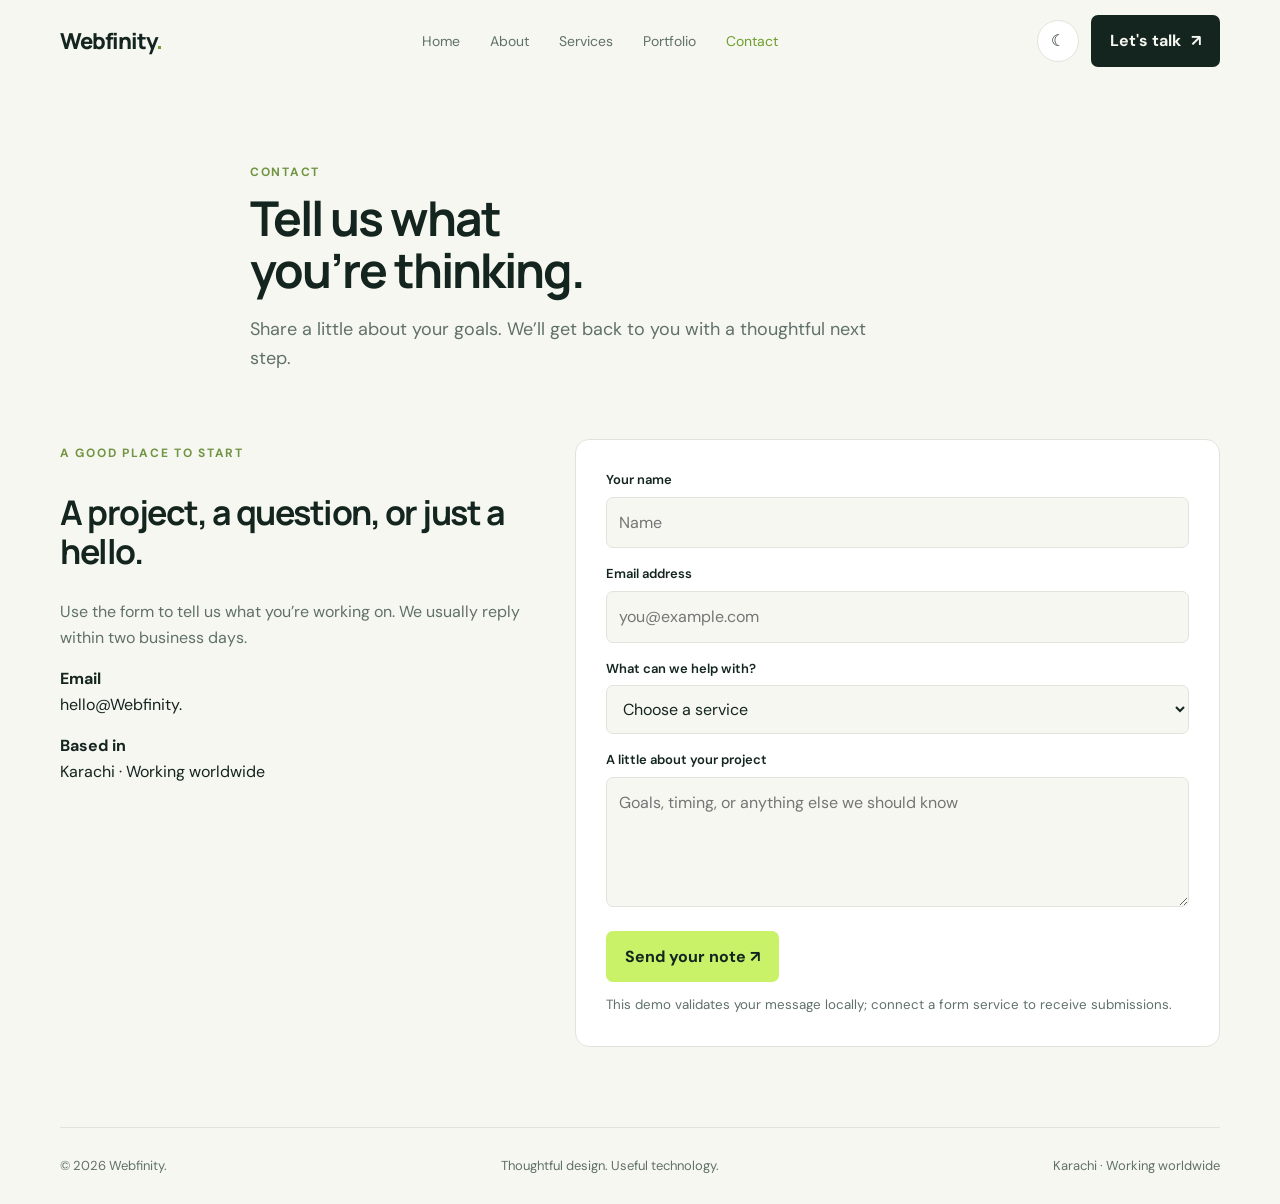
==== contact.html @ cdda3be6 "First commit" ====
<!doctype html>
<html lang="en">

<head>
    <meta charset="utf-8">
    <meta name="viewport" content="width=device-width,initial-scale=1">
    <meta name="description"
        content="Devixo Solutions builds thoughtful digital experiences and modern websites for ambitious teams.">
    <title>Let’s talk | Webfinity</title>
    <link rel="stylesheet" href="styles.css">
</head>

<body>
    <header class="wrap nav"><a class="logo" href="index.html">Webfinity<i>.</i></a>
        <nav class="links"><a class="" href="index.html">Home</a><a class="" href="about.html">About</a><a class=""
                href="services.html">Services</a><a class="" href="portfolio.html">Portfolio</a><a class="active"
                href="contact.html">Contact</a></nav>
        <div class="nav-actions"><button class="iconbtn theme" aria-label="Toggle dark mode">☾</button><a class="btn"
                href="contact.html">Let's talk <span>↗</span></a><button class="menu"
                aria-label="Open navigation">☰</button></div>
    </header>
    <main>
        <section class="wrap pagehead"><span class="eyebrow">Contact</span>
            <h1>Tell us what<br>you’re thinking.</h1>
            <p>Share a little about your goals. We’ll get back to you with a thoughtful next step.</p>
        </section>
        <section class="wrap contact">
            <div><span class="eyebrow">A good place to start</span>
                <h2 style="font:700 34px/1.15 Manrope;letter-spacing:-1.5px">A project, a question, or just a hello.
                </h2>
                <p style="color:var(--muted)">Use the form to tell us what you’re working on. We usually reply within
                    two business days.</p>
                <p><b>Email</b><br><a href="mailto:hello@devixo.studio">hello@Webfinity.</a></p>
                <p><b>Based in</b><br>Karachi · Working worldwide</p>
            </div>
            <form class="form" novalidate>
                <div class="field"><label for="name">Your name</label><input id="name" name="name" required
                        minlength="2" placeholder="Name"><span class="error">Please enter at least 2 characters.</span>
                </div>
                <div class="field"><label for="email">Email address</label><input id="email" type="email" name="email"
                        required placeholder="you@example.com"><span class="error">Please enter a valid email
                        address.</span></div>
                <div class="field"><label for="topic">What can we help with?</label><select id="topic" name="topic">
                        <option>Choose a service</option>
                        <option>Strategy</option>
                        <option>Brand identity</option>
                        <option>Website</option>
                        <option>Product design</option>
                        <option>Something else</option>
                    </select></div>
                <div class="field"><label for="message">A little about your project</label><textarea id="message"
                        name="message" required minlength="10"
                        placeholder="Goals, timing, or anything else we should know"></textarea><span
                        class="error">Please share at least 10 characters.</span></div><button class="btn light"
                    type="submit">Send your note ↗</button>
                <p class="success" role="status">Thanks for reaching out. Your note is ready, and we’ll be in touch
                    soon.</p><small style="display:block;color:var(--muted);margin-top:12px">This demo validates your
                    message locally; connect a form service to receive submissions.</small>
            </form>
        </section>
    </main>
    <footer class="wrap footer"><span>© 2026 Webfinity.</span><span>Thoughtful design. Useful
            technology.</span><span>Karachi · Working worldwide</span></footer><button class="top"
        aria-label="Back to top">↑</button>
    <script src="script.js"></script>
    <script>const form = document.querySelector('form'); form.addEventListener('submit', e => { e.preventDefault(); let valid = true; form.querySelectorAll('input[required],textarea[required]').forEach(el => { const field = el.closest('.field'), ok = el.checkValidity(); field.classList.toggle('invalid', !ok); valid &&= ok }); if (valid) { form.querySelector('.success').style.display = 'block'; form.reset() } }); form.querySelectorAll('input,textarea').forEach(el => el.addEventListener('input', () => el.closest('.field').classList.remove('invalid')));</script>
</body>

</html>
---- styles.css ----
@import url('https://fonts.googleapis.com/css2?family=DM+Sans:wght@400;500;600;700&family=Manrope:wght@400;500;600;700;800&display=swap');

:root {
    --ink: #14251f;
    --muted: #60716a;
    --paper: #f7f7f1;
    --card: #fff;
    --line: #dfe5dc;
    --green: #c9f269;
    --deep: #183d32;
    --lime: #b8e75c;
    --shadow: 0 20px 55px #1a30200d
}

* {
    box-sizing: border-box
}

body {
    margin: 0;
    background: var(--paper);
    color: var(--ink);
    font-family: 'DM Sans', Arial, sans-serif;
    line-height: 1.6;
    transition: .25s
}

body.dark {
    --ink: #eff5ec;
    --muted: #a5b4a9;
    --paper: #111b17;
    --card: #1a2821;
    --line: #314138;
    --deep: #c9f269;
    --shadow: 0 20px 55px #0004
}

a {
    color: inherit;
    text-decoration: none
}

button,
input,
textarea,
select {
    font: inherit
}

.wrap {
    width: min(1160px, calc(100% - 48px));
    margin: auto
}

.nav {
    height: 82px;
    display: flex;
    align-items: center;
    justify-content: space-between
}

.logo {
    font: 800 22px Manrope;
    letter-spacing: -1px
}

.logo i {
    font-style: normal;
    color: #6e9e2d
}

.links {
    display: flex;
    gap: 30px;
    align-items: center;
    font-size: 14px;
    color: var(--muted)
}

.links a.active,
.links a:hover {
    color: #6e9e2d
}

.nav-actions {
    display: flex;
    gap: 12px;
    align-items: center
}

.iconbtn,
.menu {
    background: var(--card);
    border: 1px solid var(--line);
    border-radius: 50%;
    width: 42px;
    height: 42px;
    color: var(--ink);
    cursor: pointer
}

.menu {
    display: none
}

.btn {
    display: inline-flex;
    align-items: center;
    justify-content: center;
    gap: 10px;
    background: var(--ink);
    color: var(--paper);
    border: 0;
    border-radius: 7px;
    padding: 13px 19px;
    font-weight: 700;
    cursor: pointer;
    transition: .2s
}

.btn:hover {
    transform: translateY(-2px);
    opacity: .9
}

.btn.light {
    background: var(--green);
    color: #14251f
}

.eyebrow {
    font-size: 12px;
    text-transform: uppercase;
    letter-spacing: 1.7px;
    color: #719543;
    font-weight: 700
}

.hero {
    display: grid;
    grid-template-columns: 1.03fr .97fr;
    gap: 52px;
    align-items: center;
    padding: 62px 0 86px
}

.hero h1,
.pagehead h1 {
    font: 700 clamp(44px, 6vw, 74px)/1.07 Manrope;
    letter-spacing: -4px;
    margin: 18px 0
}

.hero h1 em {
    font-style: normal;
    color: #83a945
}

.hero p {
    font-size: 17px;
    color: var(--muted);
    max-width: 500px
}

.hero-cta {
    display: flex;
    gap: 13px;
    margin-top: 28px;
    align-items: center
}

.slider {
    height: 454px;
    border-radius: 16px;
    background: linear-gradient(145deg, #d8edb5, #8ba575 53%, #305546);
    position: relative;
    overflow: hidden;
    display: flex;
    align-items: end;
    padding: 28px;
    color: white;
    box-shadow: var(--shadow)
}

.slider:before {
    content: '';
    position: absolute;
    width: 310px;
    height: 310px;
    border-radius: 50%;
    background: #f5f5df88;
    top: 44px;
    right: 25px;
    filter: blur(1px)
}

.slider:after {
    content: '';
    position: absolute;
    background: #26463c;
    width: 440px;
    height: 230px;
    border-radius: 50% 50% 0 0;
    right: -58px;
    bottom: 68px;
    transform: rotate(-14deg);
    box-shadow: -130px 75px 0 #59784d
}

.slidecopy {
    z-index: 1;
    position: relative;
    background: #14251fdd;
    padding: 22px;
    border-radius: 10px;
    width: 100%
}

.slidecopy small {
    color: #c9f269
}

.slidecopy h3 {
    font: 600 22px Manrope;
    margin: 5px 0
}

.slide-controls {
    position: absolute;
    right: 25px;
    top: 23px;
    z-index: 2;
    display: flex;
    gap: 8px
}

.slide-controls button {
    width: 36px;
    height: 36px;
    border-radius: 50%;
    border: 0;
    cursor: pointer;
    background: #fff;
    color: #173528
}

.section {
    padding: 72px 0
}

.sectionhead {
    display: flex;
    justify-content: space-between;
    align-items: end;
    margin-bottom: 30px
}

.sectionhead h2,
.pagehead h1 {
    font: 700 clamp(34px, 4vw, 48px)/1.1 Manrope;
    letter-spacing: -2px;
    margin: 8px 0
}

.sectionhead p {
    color: var(--muted);
    max-width: 420px;
    margin: 0
}

.grid3 {
    display: grid;
    grid-template-columns: repeat(3, 1fr);
    gap: 18px
}

.card {
    background: var(--card);
    border: 1px solid var(--line);
    border-radius: 12px;
    padding: 27px;
    box-shadow: var(--shadow)
}

.card .num {
    color: #8cab5a;
    font-size: 12px;
    font-weight: 700
}

.card h3 {
    font: 700 21px Manrope;
    margin: 20px 0 8px
}

.card p {
    color: var(--muted);
    margin: 0
}

.stats {
    background: var(--deep);
    color: var(--paper);
    border-radius: 16px;
    padding: 38px;
    display: grid;
    grid-template-columns: repeat(4, 1fr);
    margin: 60px 0
}

.stat strong {
    display: block;
    font: 700 38px Manrope
}

.stat span {
    color: var(--muted);
    font-size: 13px
}

.pagehead {
    padding: 76px 0 48px;
    max-width: 780px
}

.pagehead p {
    color: var(--muted);
    font-size: 18px;
    max-width: 640px
}

.split {
    display: grid;
    grid-template-columns: 1fr 1fr;
    gap: 56px;
    align-items: center;
    padding: 20px 0 80px
}

.visual {
    min-height: 370px;
    border-radius: 16px;
    background: linear-gradient(135deg, #dcecb9, #73916b 55%, #315749);
    position: relative;
    overflow: hidden
}

.visual:after {
    content: 'D';
    font: 800 270px Manrope;
    color: #fff5;
    position: absolute;
    right: 38px;
    bottom: -87px
}

.split h2 {
    font: 700 42px/1.1 Manrope;
    letter-spacing: -2px
}

.split p {
    color: var(--muted)
}

.service-list {
    display: grid;
    grid-template-columns: repeat(2, 1fr);
    gap: 18px;
    padding-bottom: 82px
}

.workgrid {
    display: grid;
    grid-template-columns: repeat(2, 1fr);
    gap: 20px;
    padding-bottom: 80px
}

.project {
    height: 310px;
    border-radius: 14px;
    background: linear-gradient(140deg, #dcebb5, #7b9d70, #345547);
    padding: 22px;
    display: flex;
    align-items: end;
    color: white;
    position: relative;
    overflow: hidden
}

.project:nth-child(2) {
    background: linear-gradient(140deg, #dfd5bc, #9c7964, #543d42)
}

.project:nth-child(3) {
    background: linear-gradient(140deg, #d0e6e2, #66918e, #284d56)
}

.project:nth-child(4) {
    background: linear-gradient(140deg, #eadbb3, #bc9050, #59513b)
}

.project span {
    background: #14251fdd;
    border-radius: 8px;
    padding: 15px 18px;
    width: 100%;
    font-weight: 700
}

.contact {
    display: grid;
    grid-template-columns: .85fr 1.15fr;
    gap: 38px;
    padding-bottom: 80px
}

.form {
    background: var(--card);
    border: 1px solid var(--line);
    padding: 30px;
    border-radius: 14px
}

.field {
    margin-bottom: 16px
}

.field label {
    display: block;
    font-weight: 600;
    font-size: 13px;
    margin-bottom: 6px
}

.field input,
.field textarea,
.field select {
    width: 100%;
    padding: 12px;
    border: 1px solid var(--line);
    border-radius: 7px;
    background: var(--paper);
    color: var(--ink)
}

.field textarea {
    min-height: 130px;
    resize: vertical
}

.error {
    font-size: 12px;
    color: #b64136;
    display: none
}

.field.invalid .error {
    display: block
}

.field.invalid input,
.field.invalid textarea {
    border-color: #c34e42
}

.success {
    display: none;
    color: #597d2a;
    margin-top: 12px
}

.faq {
    max-width: 780px;
    padding-bottom: 80px
}

.faq details {
    border-bottom: 1px solid var(--line);
    padding: 19px 0
}

.faq summary {
    cursor: pointer;
    font-weight: 700
}

.faq details p {
    color: var(--muted)
}

.footer {
    border-top: 1px solid var(--line);
    padding: 28px 0;
    color: var(--muted);
    font-size: 13px;
    display: flex;
    justify-content: space-between
}

.top {
    position: fixed;
    right: 22px;
    bottom: 22px;
    width: 44px;
    height: 44px;
    border: 0;
    background: var(--green);
    border-radius: 50%;
    cursor: pointer;
    display: none;
    z-index: 5
}

.top.show {
    display: block
}

.typing {
    color: #719543
}

.reveal {
    opacity: 0;
    transform: translateY(15px);
    transition: .6s
}

.reveal.seen {
    opacity: 1;
    transform: none
}

@media(max-width:800px) {
    .links {
        display: none;
        position: absolute;
        top: 72px;
        left: 20px;
        right: 20px;
        background: var(--card);
        border: 1px solid var(--line);
        padding: 20px;
        border-radius: 12px;
        z-index: 10;
        flex-direction: column;
        align-items: start
    }

    .links.open {
        display: flex
    }

    .menu {
        display: block
    }

    .hero {
        grid-template-columns: 1fr;
        gap: 30px;
        padding: 40px 0 64px
    }

    .hero h1 {
        letter-spacing: -2.5px
    }

    .slider {
        height: 360px
    }

    .grid3,
    .stats {
        grid-template-columns: repeat(2, 1fr)
    }

    .split,
    .contact {
        grid-template-columns: 1fr
    }

    .service-list {
        grid-template-columns: 1fr 1fr
    }

    .pagehead {
        padding-top: 52px
    }
}

@media(max-width:520px) {
    .wrap {
        width: calc(100% - 32px)
    }

    .nav {
        height: 70px
    }

    .logo {
        font-size: 19px
    }

    .nav-actions .btn {
        padding: 10px 12px;
        font-size: 13px
    }

    .hero h1 {
        font-size: 48px
    }

    .hero-cta {
        align-items: start;
        flex-direction: column
    }

    .slider {
        height: 300px
    }

    .grid3,
    .stats,
    .service-list,
    .workgrid {
        grid-template-columns: 1fr
    }

    .stats {
        gap: 20px;
        padding: 25px
    }

    .section {
        padding: 52px 0
    }

    .sectionhead {
        display: block
    }

    .footer {
        gap: 12px;
        flex-direction: column
    }

    .pagehead h1 {
        letter-spacing: -2px
    }
}
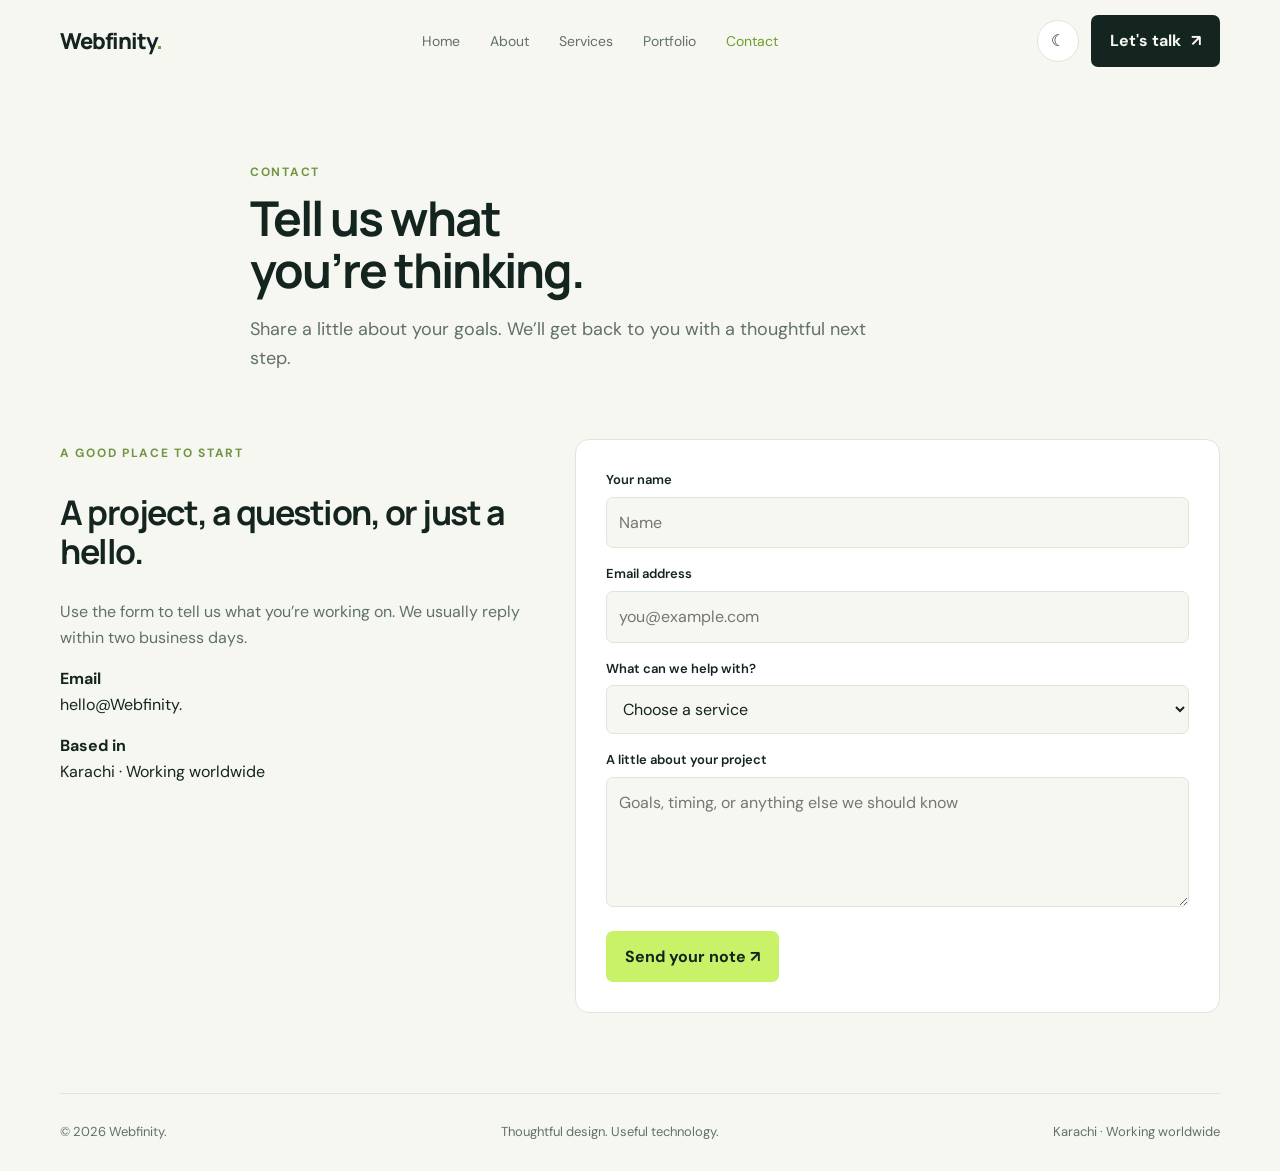
==== commit 61bd50b1: "hi" ====
--- a/contact.html
+++ b/contact.html
@@ -6,7 +6,7 @@
     <meta name="viewport" content="width=device-width,initial-scale=1">
     <meta name="description"
         content="Devixo Solutions builds thoughtful digital experiences and modern websites for ambitious teams.">
-    <title>Let’s talk | Webfinity</title>
+    <title>Let’s talk | Webfinity.</title>
     <link rel="stylesheet" href="styles.css">
 </head>
 
@@ -54,9 +54,7 @@
                         class="error">Please share at least 10 characters.</span></div><button class="btn light"
                     type="submit">Send your note ↗</button>
                 <p class="success" role="status">Thanks for reaching out. Your note is ready, and we’ll be in touch
-                    soon.</p><small style="display:block;color:var(--muted);margin-top:12px">This demo validates your
-                    message locally; connect a form service to receive submissions.</small>
-            </form>
+                    soon.</p>
         </section>
     </main>
     <footer class="wrap footer"><span>© 2026 Webfinity.</span><span>Thoughtful design. Useful
